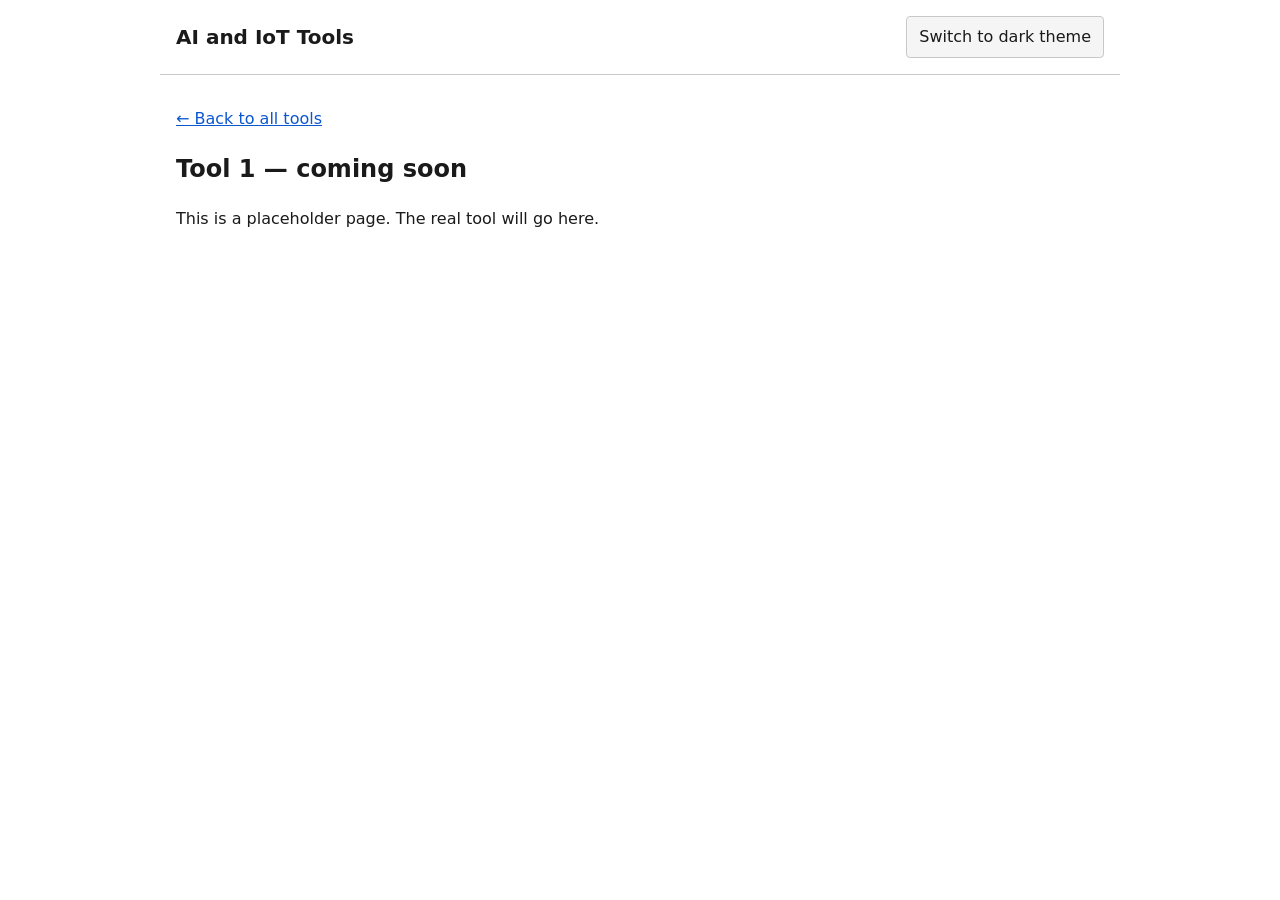
==== tool1.html @ 2c97ab98 "Build portal homepage with placeholder Tool 1 card Co-Authored-By: Claude Sonnet 5.5 <noreply@anthro" ====
<!DOCTYPE html>
<html lang="en">
<head>
  <meta charset="utf-8">
  <meta name="viewport" content="width=device-width, initial-scale=1">
  <title>Tool 1 — coming soon</title>
  <link rel="stylesheet" href="styles.css">
  <script src="theme.js"></script>
</head>
<body>
  <header>
    <h1>AI and IoT Tools</h1>
    <button id="theme-toggle" type="button">Switch to dark theme</button>
  </header>
  <main>
    <p><a href="index.html">&larr; Back to all tools</a></p>
    <h2>Tool 1 — coming soon</h2>
    <p>This is a placeholder page. The real tool will go here.</p>
  </main>
</body>
</html>
---- styles.css ----
:root {
  --bg: #ffffff;
  --text: #1a1a1a;
  --muted: #4a4a4a;
  --border: #c8c8c8;
  --card: #f5f5f5;
  --link: #0b57d0;
}

:root[data-theme="dark"] {
  --bg: #121212;
  --text: #f0f0f0;
  --muted: #b8b8b8;
  --border: #444444;
  --card: #1e1e1e;
  --link: #8ab4f8;
}

* {
  box-sizing: border-box;
}

body {
  margin: 0;
  font-family: system-ui, sans-serif;
  line-height: 1.5;
  background: var(--bg);
  color: var(--text);
}

a {
  color: var(--link);
}

header,
main {
  max-width: 60rem;
  margin: 0 auto;
  padding: 1rem;
}

header {
  display: flex;
  flex-wrap: wrap;
  align-items: center;
  justify-content: space-between;
  gap: 0.5rem;
  border-bottom: 1px solid var(--border);
}

header h1 {
  margin: 0;
  font-size: 1.25rem;
}

button {
  font: inherit;
  color: var(--text);
  background: var(--card);
  border: 1px solid var(--border);
  border-radius: 0.25rem;
  padding: 0.5rem 0.75rem;
  cursor: pointer;
}

.cards {
  display: grid;
  grid-template-columns: repeat(auto-fill, minmax(15rem, 1fr));
  gap: 1rem;
  padding: 0;
  list-style: none;
}

.card {
  display: block;
  height: 100%;
  padding: 1rem;
  background: var(--card);
  border: 1px solid var(--border);
  border-radius: 0.5rem;
  color: var(--text);
  text-decoration: none;
}

.card:hover,
.card:focus-visible {
  border-color: var(--link);
}

.card h2 {
  margin: 0 0 0.25rem;
  font-size: 1.1rem;
}

.card p {
  margin: 0;
  color: var(--muted);
}
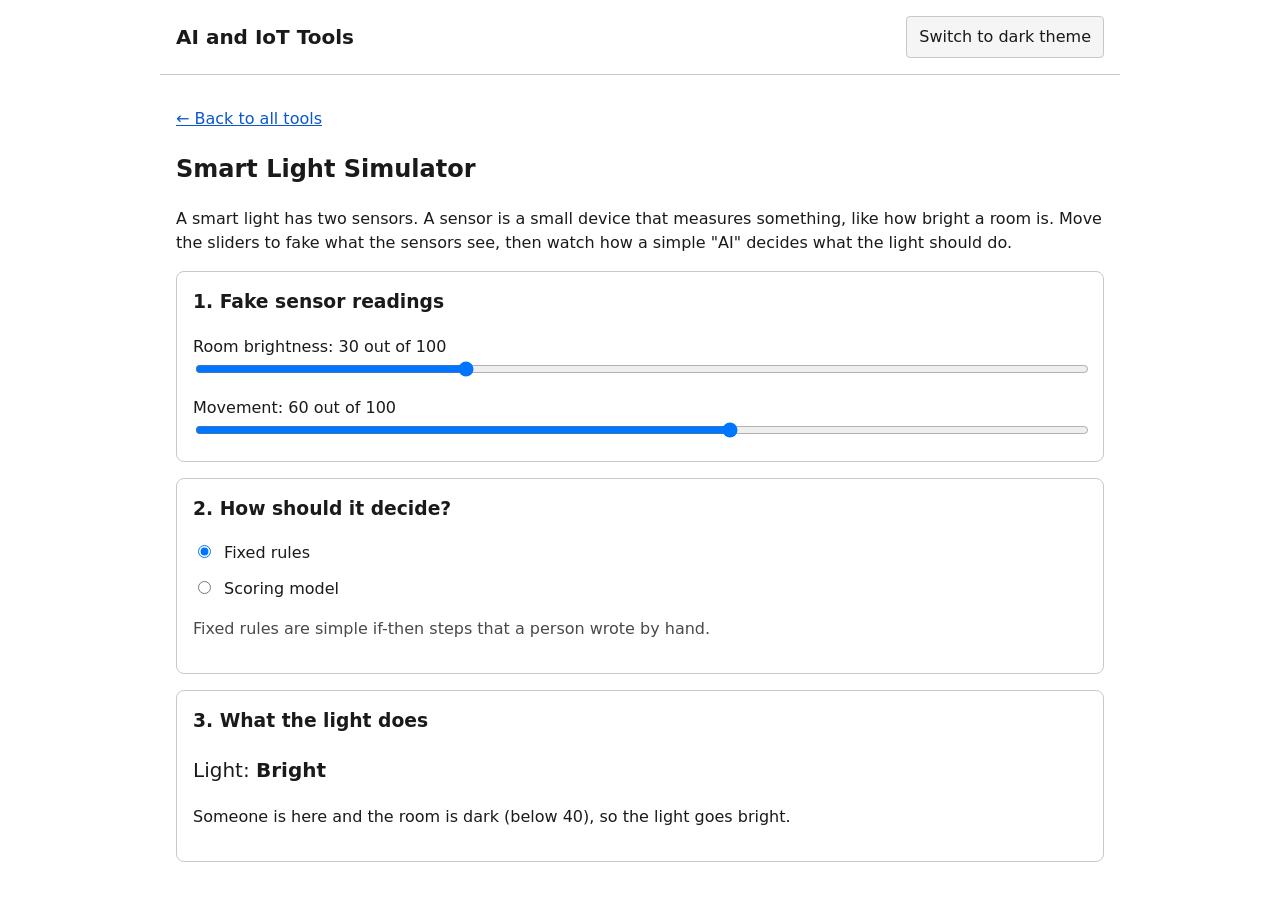
==== commit f8f7e26c: "Replace placeholder with smart-light simulator tool Co-Authored-By: Claude Sonnet 5.5 <noreply@anthr" ====
--- a/tool1.html
+++ b/tool1.html
@@ -3,7 +3,7 @@
 <head>
   <meta charset="utf-8">
   <meta name="viewport" content="width=device-width, initial-scale=1">
-  <title>Tool 1 — coming soon</title>
+  <title>Smart Light Simulator</title>
   <link rel="stylesheet" href="styles.css">
   <script src="theme.js"></script>
 </head>
@@ -14,8 +14,45 @@
   </header>
   <main>
     <p><a href="index.html">&larr; Back to all tools</a></p>
-    <h2>Tool 1 — coming soon</h2>
-    <p>This is a placeholder page. The real tool will go here.</p>
+    <h2>Smart Light Simulator</h2>
+    <p>
+      A smart light has two sensors. A sensor is a small device that measures
+      something, like how bright a room is. Move the sliders to fake what the
+      sensors see, then watch how a simple "AI" decides what the light should do.
+    </p>
+
+    <section class="panel">
+      <h3>1. Fake sensor readings</h3>
+      <label for="brightness">Room brightness: <span id="brightness-value"></span></label>
+      <input id="brightness" type="range" min="0" max="100" value="30">
+      <label for="movement">Movement: <span id="movement-value"></span></label>
+      <input id="movement" type="range" min="0" max="100" value="60">
+    </section>
+
+    <section class="panel">
+      <h3>2. How should it decide?</h3>
+      <label><input type="radio" name="mode" value="rule" checked> Fixed rules</label>
+      <label><input type="radio" name="mode" value="score"> Scoring model</label>
+      <p id="mode-help" class="muted"></p>
+
+      <div id="weights" hidden>
+        <p class="muted">
+          A weight says how much the model cares about a sensor. A higher weight
+          means that sensor has more say in the score.
+        </p>
+        <label for="w-dark">Weight for darkness: <span id="w-dark-value"></span></label>
+        <input id="w-dark" type="range" min="0" max="10" value="5">
+        <label for="w-move">Weight for movement: <span id="w-move-value"></span></label>
+        <input id="w-move" type="range" min="0" max="10" value="5">
+      </div>
+    </section>
+
+    <section class="panel" aria-live="polite">
+      <h3>3. What the light does</h3>
+      <p class="result">Light: <strong id="decision"></strong></p>
+      <p id="reason"></p>
+    </section>
   </main>
+  <script src="simulator.js"></script>
 </body>
 </html>
--- a/styles.css
+++ b/styles.css
@@ -96,3 +96,35 @@
   margin: 0;
   color: var(--muted);
 }
+
+.panel {
+  margin: 1rem 0;
+  padding: 1rem;
+  border: 1px solid var(--border);
+  border-radius: 0.5rem;
+}
+
+.panel h3 {
+  margin-top: 0;
+}
+
+.panel label {
+  display: block;
+  margin-top: 0.75rem;
+}
+
+.panel input[type="range"] {
+  width: 100%;
+}
+
+.panel input[type="radio"] {
+  margin-right: 0.5rem;
+}
+
+.muted {
+  color: var(--muted);
+}
+
+.result {
+  font-size: 1.25rem;
+}
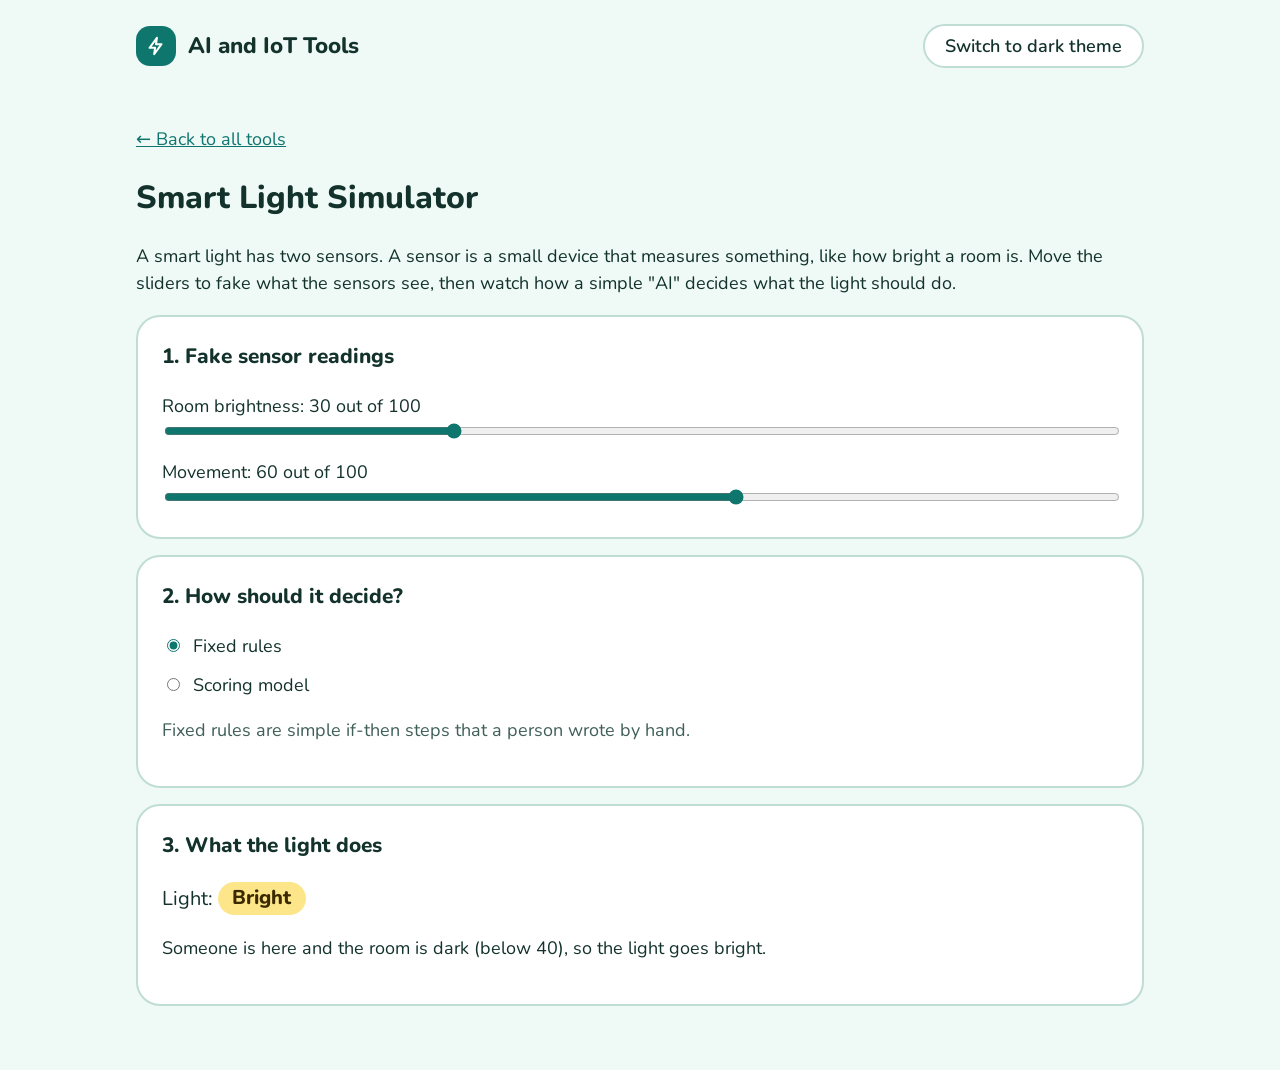
==== commit a89f6c98: "Apply Classroom design direction to portal and document it in CLAUDE.md Co-Authored-By: Claude Sonne" ====
--- a/tool1.html
+++ b/tool1.html
@@ -4,12 +4,18 @@
   <meta charset="utf-8">
   <meta name="viewport" content="width=device-width, initial-scale=1">
   <title>Smart Light Simulator</title>
+  <link rel="stylesheet" href="https://fonts.googleapis.com/css2?family=Nunito:wght@400;600;800&display=swap">
   <link rel="stylesheet" href="styles.css">
   <script src="theme.js"></script>
 </head>
 <body>
   <header>
-    <h1>AI and IoT Tools</h1>
+    <div class="brand">
+      <span class="logo" aria-hidden="true">
+        <svg width="22" height="22" viewBox="0 0 24 24" fill="none" stroke="currentColor" stroke-width="2.2" stroke-linecap="round" stroke-linejoin="round"><path d="M13 3 5 14h6l-1 7 8-11h-6z"></path></svg>
+      </span>
+      <h1>AI and IoT Tools</h1>
+    </div>
     <button id="theme-toggle" type="button">Switch to dark theme</button>
   </header>
   <main>
--- a/styles.css
+++ b/styles.css
@@ -1,19 +1,35 @@
+/* Design Direction: "Classroom" (see CLAUDE.md). Use these variables; never hard-code colours. */
 :root {
-  --bg: #ffffff;
-  --text: #1a1a1a;
-  --muted: #4a4a4a;
-  --border: #c8c8c8;
-  --card: #f5f5f5;
-  --link: #0b57d0;
+  --bg: #eff9f6;
+  --card: #ffffff;
+  --text: #12322b;
+  --muted: #3f5f57;
+  --border: #bfddd5;
+  --accent: #0f766e;
+  --accent-text: #ffffff;
+  --chip-bg: #fde68a;
+  --chip-text: #3b2a00;
+
+  --font: "Nunito", system-ui, sans-serif;
+  --radius-card: 24px;
+  --radius-small: 14px;
+  --radius-pill: 999px;
+  --space-s: 0.5rem;
+  --space-m: 1rem;
+  --space-l: 1.5rem;
+  --space-xl: 3rem;
 }
 
 :root[data-theme="dark"] {
-  --bg: #121212;
-  --text: #f0f0f0;
-  --muted: #b8b8b8;
-  --border: #444444;
-  --card: #1e1e1e;
-  --link: #8ab4f8;
+  --bg: #0d1b18;
+  --card: #14272a;
+  --text: #e6f7f2;
+  --muted: #a5c7be;
+  --border: #2a4a45;
+  --accent: #5eead4;
+  --accent-text: #0d1b18;
+  --chip-bg: #4a3a0c;
+  --chip-text: #fde68a;
 }
 
 * {
@@ -22,21 +38,32 @@
 
 body {
   margin: 0;
-  font-family: system-ui, sans-serif;
+  font-family: var(--font);
+  font-size: 1.125rem;
   line-height: 1.5;
   background: var(--bg);
   color: var(--text);
 }
 
 a {
-  color: var(--link);
+  color: var(--accent);
+}
+
+:focus-visible {
+  outline: 3px solid var(--accent);
+  outline-offset: 2px;
 }
 
 header,
 main {
-  max-width: 60rem;
+  max-width: 65rem;
   margin: 0 auto;
-  padding: 1rem;
+  padding: var(--space-l) var(--space-m);
+}
+
+main {
+  padding-top: var(--space-m);
+  padding-bottom: var(--space-xl);
 }
 
 header {
@@ -44,52 +71,100 @@
   flex-wrap: wrap;
   align-items: center;
   justify-content: space-between;
-  gap: 0.5rem;
-  border-bottom: 1px solid var(--border);
+  gap: var(--space-m);
+}
+
+.brand {
+  display: flex;
+  align-items: center;
+  gap: 0.75rem;
+}
+
+.logo {
+  display: flex;
+  align-items: center;
+  justify-content: center;
+  width: 2.5rem;
+  height: 2.5rem;
+  border-radius: var(--radius-small);
+  background: var(--accent);
+  color: var(--accent-text);
 }
 
 header h1 {
   margin: 0;
+  font-size: 1.4rem;
+  font-weight: 800;
+}
+
+h2 {
+  font-size: 2rem;
+  font-weight: 800;
+  line-height: 1.15;
+}
+
+h3 {
+  font-size: 1.3rem;
+  font-weight: 800;
+}
+
+.intro {
   font-size: 1.25rem;
+  color: var(--muted);
 }
 
 button {
   font: inherit;
+  font-weight: 600;
+  min-height: 2.75rem;
   color: var(--text);
   background: var(--card);
-  border: 1px solid var(--border);
-  border-radius: 0.25rem;
-  padding: 0.5rem 0.75rem;
+  border: 2px solid var(--border);
+  border-radius: var(--radius-pill);
+  padding: 0 1.25rem;
   cursor: pointer;
 }
 
 .cards {
   display: grid;
-  grid-template-columns: repeat(auto-fill, minmax(15rem, 1fr));
-  gap: 1rem;
+  grid-template-columns: repeat(auto-fill, minmax(18rem, 1fr));
+  gap: var(--space-l);
   padding: 0;
   list-style: none;
 }
 
 .card {
-  display: block;
+  display: flex;
+  flex-direction: column;
+  gap: var(--space-m);
   height: 100%;
-  padding: 1rem;
+  padding: var(--space-l);
   background: var(--card);
-  border: 1px solid var(--border);
-  border-radius: 0.5rem;
+  border: 2px solid var(--border);
+  border-radius: var(--radius-card);
   color: var(--text);
   text-decoration: none;
 }
 
 .card:hover,
 .card:focus-visible {
-  border-color: var(--link);
+  border-color: var(--accent);
+}
+
+.card-icon {
+  display: flex;
+  align-items: center;
+  justify-content: center;
+  width: 3.5rem;
+  height: 3.5rem;
+  border-radius: var(--radius-small);
+  background: var(--chip-bg);
+  color: var(--chip-text);
 }
 
 .card h2 {
-  margin: 0 0 0.25rem;
-  font-size: 1.1rem;
+  margin: 0;
+  font-size: 1.5rem;
 }
 
 .card p {
@@ -97,11 +172,24 @@
   color: var(--muted);
 }
 
+.card-action {
+  align-self: flex-start;
+  display: inline-flex;
+  align-items: center;
+  min-height: 2.75rem;
+  padding: 0 1.4rem;
+  border-radius: var(--radius-pill);
+  background: var(--accent);
+  color: var(--accent-text);
+  font-weight: 800;
+}
+
 .panel {
-  margin: 1rem 0;
-  padding: 1rem;
-  border: 1px solid var(--border);
-  border-radius: 0.5rem;
+  margin: var(--space-m) 0;
+  padding: var(--space-l);
+  background: var(--card);
+  border: 2px solid var(--border);
+  border-radius: var(--radius-card);
 }
 
 .panel h3 {
@@ -113,12 +201,17 @@
   margin-top: 0.75rem;
 }
 
+.panel input[type="range"],
+.panel input[type="radio"] {
+  accent-color: var(--accent);
+}
+
 .panel input[type="range"] {
   width: 100%;
 }
 
 .panel input[type="radio"] {
-  margin-right: 0.5rem;
+  margin-right: var(--space-s);
 }
 
 .muted {
@@ -128,3 +221,12 @@
 .result {
   font-size: 1.25rem;
 }
+
+.result strong {
+  display: inline-block;
+  padding: 0.1rem 0.9rem;
+  border-radius: var(--radius-pill);
+  background: var(--chip-bg);
+  color: var(--chip-text);
+  font-weight: 800;
+}
